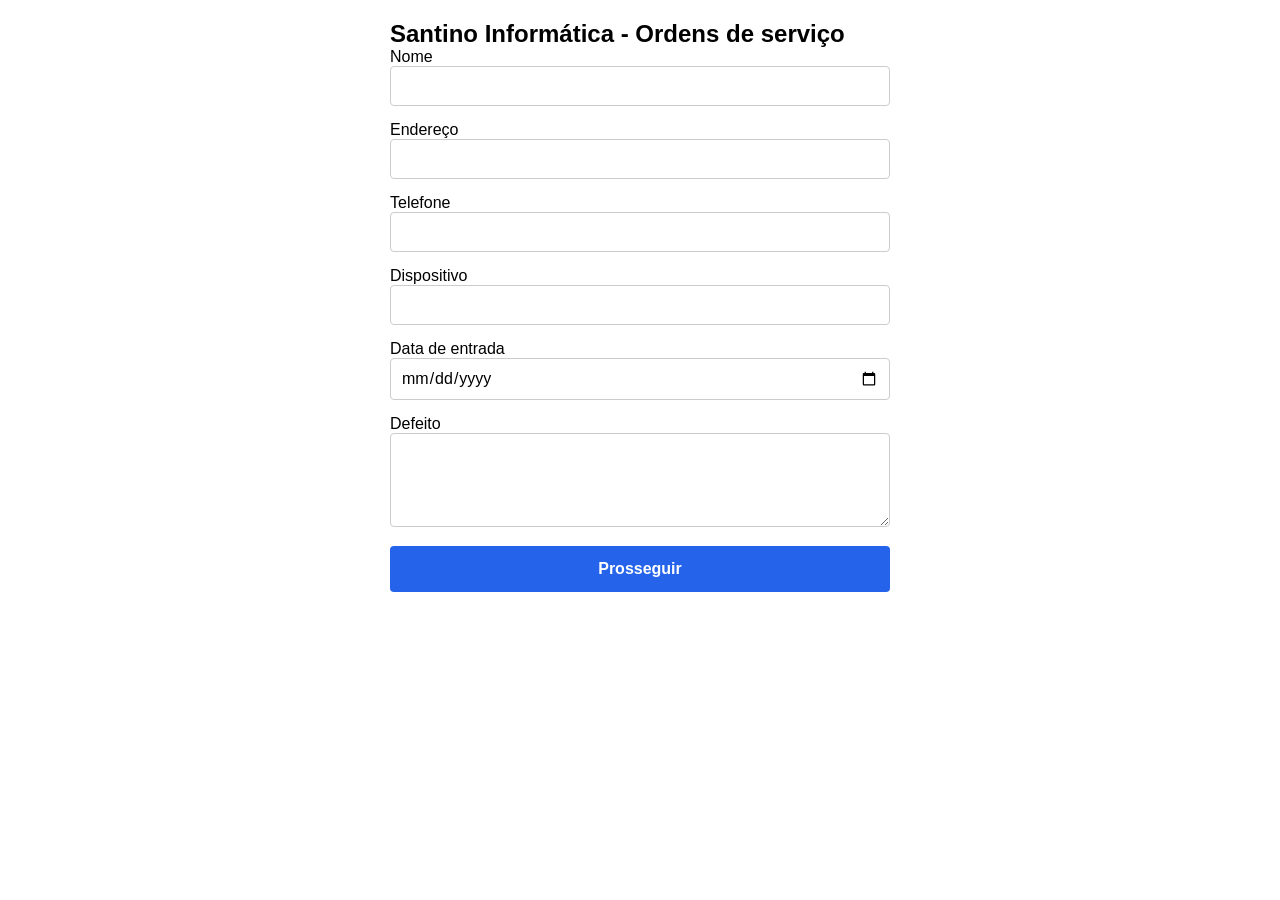
==== index.html @ 20878087 "1ª versão" ====
<!DOCTYPE html>
<html lang="pt-BR">
<head>
    <meta charset="UTF-8">
    <meta name="viewport" content="width=device-width, initial-scale=1.0">
    <title>OS SANTINO INFORMÁTICA</title>
    <link rel="stylesheet" href="style.css">
   </head>
<body>
    <form action="" id="formulario">
    <h2>Santino Informática - Ordens de serviço</h2>
    <label for="nome">Nome</label>
    <input type="text" id="nome">
    <label for="endereco">Endereço</label>
    <input type="text" id="endereco">
    <label for="telefone">Telefone</label>
    <input type="tel" id="telefone">
    <label for="dispositivo">Dispositivo</label>
    <input type="text" id="dispositivo">
    <label for="data_de_entrada">Data de entrada</label>
    <input type="date" id="data_de_entrada">
    <label for="defeito">Defeito</label>
    <textarea id="defeito" rows="4"></textarea>
    <input type="submit" value="Prosseguir">
    </form>
    

    

    <script src="script.js"></script>
</body>
</html>
---- style.css ----
* {
    margin: 0;
    padding: 0;
    box-sizing: border-box;
}
body {
    font-family: Arial, sans-serif;
    padding: 20px;
}
label {
    display: block;
}
input, textarea {
    width: 100%;
    padding: 10px;
    margin-bottom: 15px;
    border: 1px solid #ccc;
    border-radius: 4px;
    font-family: inherit;
    font-size: 16px;
}
input[type="submit"] {
    background-color: #2563eb;
    color: #fff;
    border: none;
    padding: 14px;
    font-size: 16px;
    font-weight: bold;
    cursor: pointer;
}
input[type="submit"] {
    background-color: #2563eb;
    color: #fff;
    border: none;
    padding: 14px;
    font-size: 16px;
    font-weight: bold;
    cursor: pointer;
}
@media (min-width: 768px) {
    form {
        max-width: 500px;
        margin: 0 auto;
    }
}
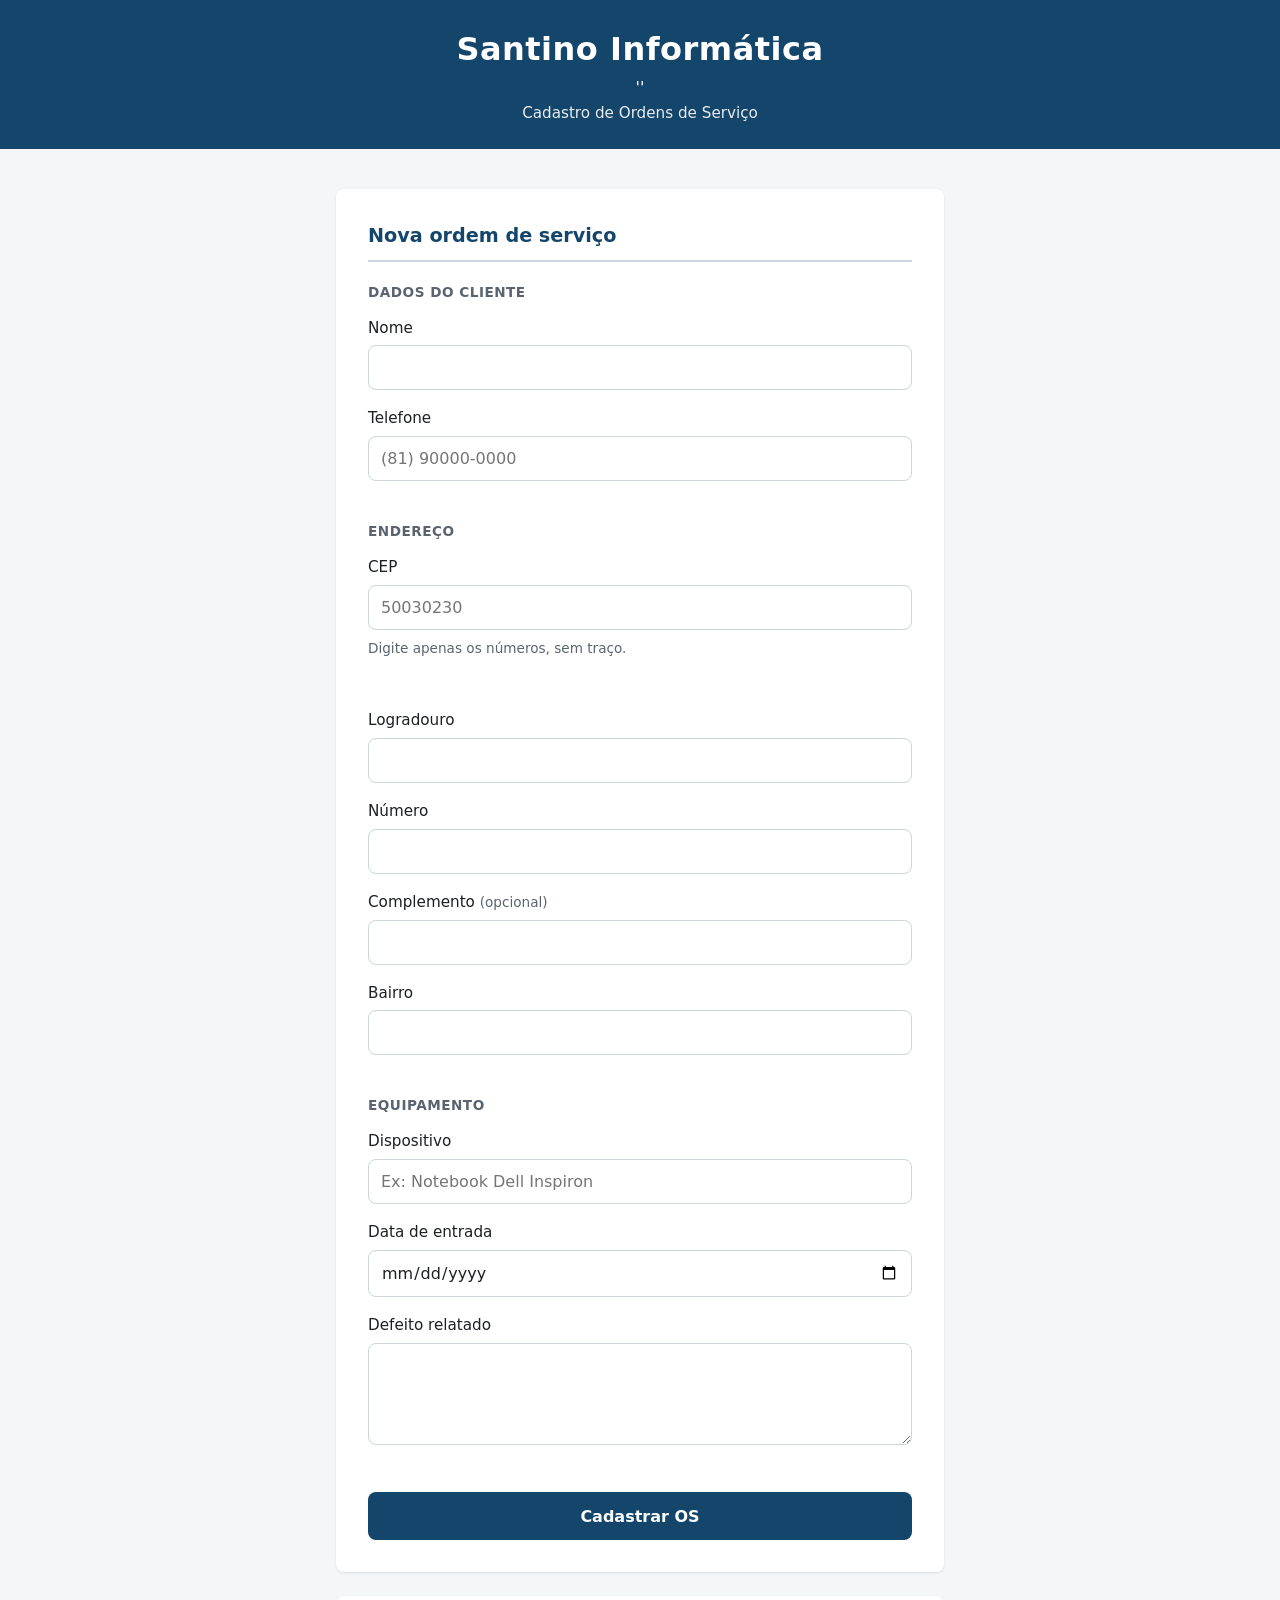
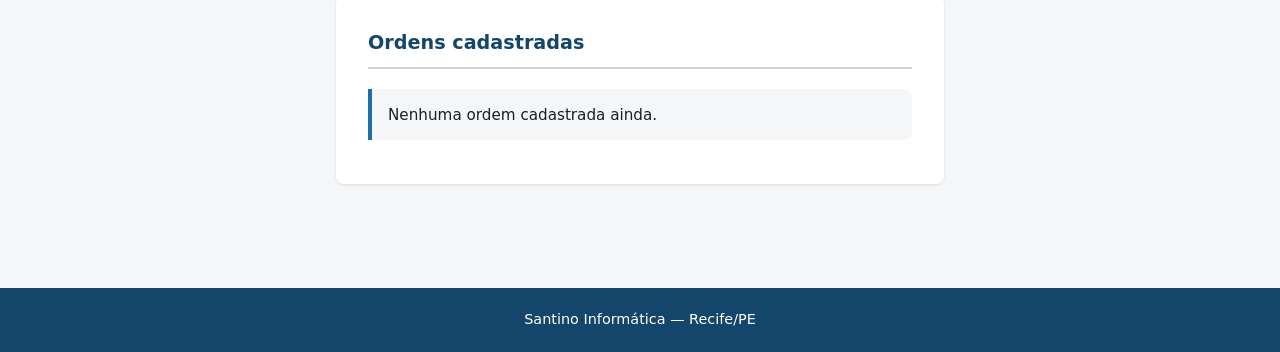
==== commit b2ee5207: "Add files via upload Consumo da API ViaCEP, QR Code e via do cliente" ====
--- a/index.html
+++ b/index.html
@@ -3,29 +3,86 @@
 <head>
     <meta charset="UTF-8">
     <meta name="viewport" content="width=device-width, initial-scale=1.0">
-    <title>OS SANTINO INFORMÁTICA</title>
+    <meta name="description" content="Cadastro de ordens de serviço da Santino Informática, assistência técnica em Recife.">
+    <title>OS | Santino Informática</title>
+    <link rel="icon" href="data:image/svg+xml,<svg xmlns='http://www.w3.org/2000/svg' viewBox='0 0 100 100'><text y='.9em' font-size='90'>🖥️</text></svg>">
     <link rel="stylesheet" href="style.css">
-   </head>
+</head>
 <body>
-    <form action="" id="formulario">
-    <h2>Santino Informática - Ordens de serviço</h2>
-    <label for="nome">Nome</label>
-    <input type="text" id="nome">
-    <label for="endereco">Endereço</label>
-    <input type="text" id="endereco">
-    <label for="telefone">Telefone</label>
-    <input type="tel" id="telefone">
-    <label for="dispositivo">Dispositivo</label>
-    <input type="text" id="dispositivo">
-    <label for="data_de_entrada">Data de entrada</label>
-    <input type="date" id="data_de_entrada">
-    <label for="defeito">Defeito</label>
-    <textarea id="defeito" rows="4"></textarea>
-    <input type="submit" value="Prosseguir">
-    </form>
-    
+    <header>
+        <h1>Santino Informática</h1>''
+        <p>Cadastro de Ordens de Serviço</p>
+    </header>
 
-    
+    <main>
+        <form id="formulario">
+            <h2>Nova ordem de serviço</h2>
+
+            <fieldset>
+                <legend>Dados do cliente</legend>
+
+                <label for="nome">Nome</label>
+                <input type="text" id="nome" name="nome" required>
+
+                <label for="telefone">Telefone</label>
+                <input type="tel" id="telefone" name="telefone" placeholder="(81) 90000-0000" required>
+            </fieldset>
+
+            <fieldset>
+                <legend>Endereço</legend>
+
+                <label for="cep">CEP</label>
+                <input type="text" id="cep" name="cep" maxlength="8" inputmode="numeric"
+                       placeholder="50030230" required>
+                <small>Digite apenas os números, sem traço.</small>
+                <p id="cep-status" role="status" aria-live="polite"></p>
+
+                <label for="logradouro">Logradouro</label>
+                <input type="text" id="logradouro" name="logradouro" required>
+
+                <label for="numero">Número</label>
+                <input type="text" id="numero" name="numero" required>
+
+                <label for="complemento">Complemento <span>(opcional)</span></label>
+                <input type="text" id="complemento" name="complemento">
+
+                <label for="bairro">Bairro</label>
+                <input type="text" id="bairro" name="bairro" required>
+            </fieldset>
+
+            <fieldset>
+                <legend>Equipamento</legend>
+
+                <label for="dispositivo">Dispositivo</label>
+                <input type="text" id="dispositivo" name="dispositivo"
+                       placeholder="Ex: Notebook Dell Inspiron" required>
+
+                <label for="data_de_entrada">Data de entrada</label>
+                <input type="date" id="data_de_entrada" name="data_de_entrada" required>
+
+                <label for="defeito">Defeito relatado</label>
+                <textarea id="defeito" name="defeito" rows="4" required></textarea>
+            </fieldset>
+
+            <button type="submit">Cadastrar OS</button>
+        </form>
+
+        <section id="comprovante" hidden>
+            <h2>OS cadastrada</h2>
+            <p id="comprovante-info"></p>
+            <img id="qrcode" src="" alt="QR Code com os dados da ordem de serviço" width="200" height="200">
+            <p>Escaneie para guardar a sua via.</p>
+        </section>
+
+        <section id="lista">
+            <h2>Ordens cadastradas</h2>
+            <ul id="lista-os"></ul>
+        </section>
+    </main>
+
+    <footer>
+        <p>Santino Informática — Recife/PE</p>
+    </footer>
 
     <script src="script.js"></script>
 </body>
--- a/style.css
+++ b/style.css
@@ -1,45 +1,248 @@
+/* ===== Base ===== */
+:root {
+  --azul: #14456b;
+  --azul-claro: #1d6fa5;
+  --fundo: #f4f6f8;
+  --branco: #ffffff;
+  --texto: #1c1f23;
+  --cinza: #5a6470;
+  --borda: #ccd4dc;
+  --erro: #b32020;
+  --ok: #1d7a3e;
+  --raio: 8px;
+}
+
 * {
-    margin: 0;
-    padding: 0;
-    box-sizing: border-box;
-}
+  box-sizing: border-box;
+  margin: 0;
+  padding: 0;
+}
+
 body {
-    font-family: Arial, sans-serif;
-    padding: 20px;
-}
+  font-family: system-ui, -apple-system, "Segoe UI", Roboto, sans-serif;
+  background-color: var(--fundo);
+  color: var(--texto);
+  line-height: 1.6;
+}
+
+/* ===== Cabeçalho e rodapé ===== */
+header {
+  background-color: var(--azul);
+  color: var(--branco);
+  padding: 1.5rem 1rem;
+  text-align: center;
+}
+
+header h1 {
+  font-size: 1.5rem;
+  letter-spacing: 0.5px;
+}
+
+header p {
+  font-size: 0.95rem;
+  opacity: 0.9;
+}
+
+footer {
+  background-color: var(--azul);
+  color: var(--branco);
+  text-align: center;
+  padding: 1.25rem 1rem;
+  margin-top: 2.5rem;
+  font-size: 0.9rem;
+}
+
+/* ===== Layout ===== */
+main {
+  max-width: 640px;
+  margin: 0 auto;
+  padding: 1.5rem 1rem;
+}
+
+section,
+form {
+  background-color: var(--branco);
+  border-radius: var(--raio);
+  padding: 1.5rem 1.25rem;
+  margin-bottom: 1.5rem;
+  box-shadow: 0 1px 3px rgba(0, 0, 0, 0.1);
+}
+
+h2 {
+  font-size: 1.2rem;
+  color: var(--azul);
+  margin-bottom: 1.25rem;
+  padding-bottom: 0.5rem;
+  border-bottom: 2px solid var(--borda);
+}
+
+/* ===== Formulário ===== */
+fieldset {
+  border: none;
+  margin-bottom: 1.5rem;
+}
+
+legend {
+  font-weight: 600;
+  font-size: 0.85rem;
+  text-transform: uppercase;
+  letter-spacing: 0.5px;
+  color: var(--cinza);
+  margin-bottom: 0.75rem;
+}
+
 label {
-    display: block;
-}
-input, textarea {
-    width: 100%;
-    padding: 10px;
-    margin-bottom: 15px;
-    border: 1px solid #ccc;
-    border-radius: 4px;
-    font-family: inherit;
-    font-size: 16px;
-}
-input[type="submit"] {
-    background-color: #2563eb;
-    color: #fff;
-    border: none;
-    padding: 14px;
-    font-size: 16px;
-    font-weight: bold;
-    cursor: pointer;
-}
-input[type="submit"] {
-    background-color: #2563eb;
-    color: #fff;
-    border: none;
-    padding: 14px;
-    font-size: 16px;
-    font-weight: bold;
-    cursor: pointer;
-}
-@media (min-width: 768px) {
-    form {
-        max-width: 500px;
-        margin: 0 auto;
-    }
+  display: block;
+  font-weight: 500;
+  font-size: 0.95rem;
+  margin-bottom: 0.35rem;
+}
+
+label span {
+  font-weight: 400;
+  color: var(--cinza);
+  font-size: 0.85rem;
+}
+
+input,
+textarea {
+  width: 100%;
+  font-family: inherit;
+  font-size: 1rem;
+  padding: 0.75rem;
+  margin-bottom: 1rem;
+  border: 1px solid var(--borda);
+  border-radius: var(--raio);
+  background-color: var(--branco);
+  color: var(--texto);
+}
+
+input:focus,
+textarea:focus,
+button:focus {
+  outline: 3px solid var(--azul-claro);
+  outline-offset: 2px;
+}
+
+textarea {
+  resize: vertical;
+  min-height: 100px;
+}
+
+small {
+  display: block;
+  color: var(--cinza);
+  font-size: 0.85rem;
+  margin: -0.5rem 0 0.75rem;
+}
+
+/* ===== Mensagem do CEP ===== */
+#cep-status {
+  font-size: 0.9rem;
+  font-weight: 500;
+  min-height: 1.5rem;
+  margin-bottom: 0.75rem;
+}
+
+#cep-status.buscando { color: var(--cinza); }
+#cep-status.sucesso  { color: var(--ok); }
+#cep-status.falha    { color: var(--erro); }
+
+/* ===== Botões ===== */
+button {
+  width: 100%;
+  font-family: inherit;
+  font-size: 1rem;
+  font-weight: 600;
+  padding: 0.9rem;
+  border: none;
+  border-radius: var(--raio);
+  background-color: var(--azul);
+  color: var(--branco);
+  cursor: pointer;
+}
+
+button:hover {
+  background-color: var(--azul-claro);
+}
+
+/* ===== Comprovante e QR ===== */
+#comprovante {
+  text-align: center;
+}
+
+#comprovante h2 {
+  text-align: left;
+}
+
+#qrcode {
+  display: block;
+  margin: 1rem auto 0.75rem;
+  border: 1px solid var(--borda);
+  border-radius: var(--raio);
+  padding: 0.5rem;
+  background-color: var(--branco);
+}
+
+/* ===== Lista de OS ===== */
+#lista-os {
+  list-style: none;
+}
+
+#lista-os li {
+  border-left: 4px solid var(--azul-claro);
+  background-color: var(--fundo);
+  border-radius: 0 var(--raio) var(--raio) 0;
+  padding: 0.85rem 1rem;
+  margin-bottom: 0.75rem;
+  font-size: 0.95rem;
+}
+
+#lista-os strong {
+  color: var(--azul);
+}
+
+#lista-os em {
+  color: var(--cinza);
+}
+
+/* ===== Via do cliente ===== */
+#via dl {
+  margin-bottom: 1.5rem;
+}
+
+#via dt {
+  font-size: 0.8rem;
+  text-transform: uppercase;
+  letter-spacing: 0.5px;
+  color: var(--cinza);
+  margin-top: 1rem;
+}
+
+#via dd {
+  font-size: 1.1rem;
+  font-weight: 500;
+}
+
+#aviso {
+  background-color: var(--fundo);
+  border-left: 4px solid var(--azul-claro);
+  padding: 0.85rem 1rem;
+  font-size: 0.95rem;
+  margin-bottom: 1.5rem;
+}
+
+/* ===== Telas maiores ===== */
+@media (min-width: 720px) {
+  header h1 { font-size: 2rem; }
+  main { padding: 2.5rem 1rem; }
+  section, form { padding: 2rem; }
+}
+
+/* ===== Impressão da via ===== */
+@media print {
+  body { background: var(--branco); }
+  header { background: var(--branco); color: var(--texto); border-bottom: 2px solid var(--texto); }
+  section, form { box-shadow: none; }
+  #acoes { display: none; }
 }
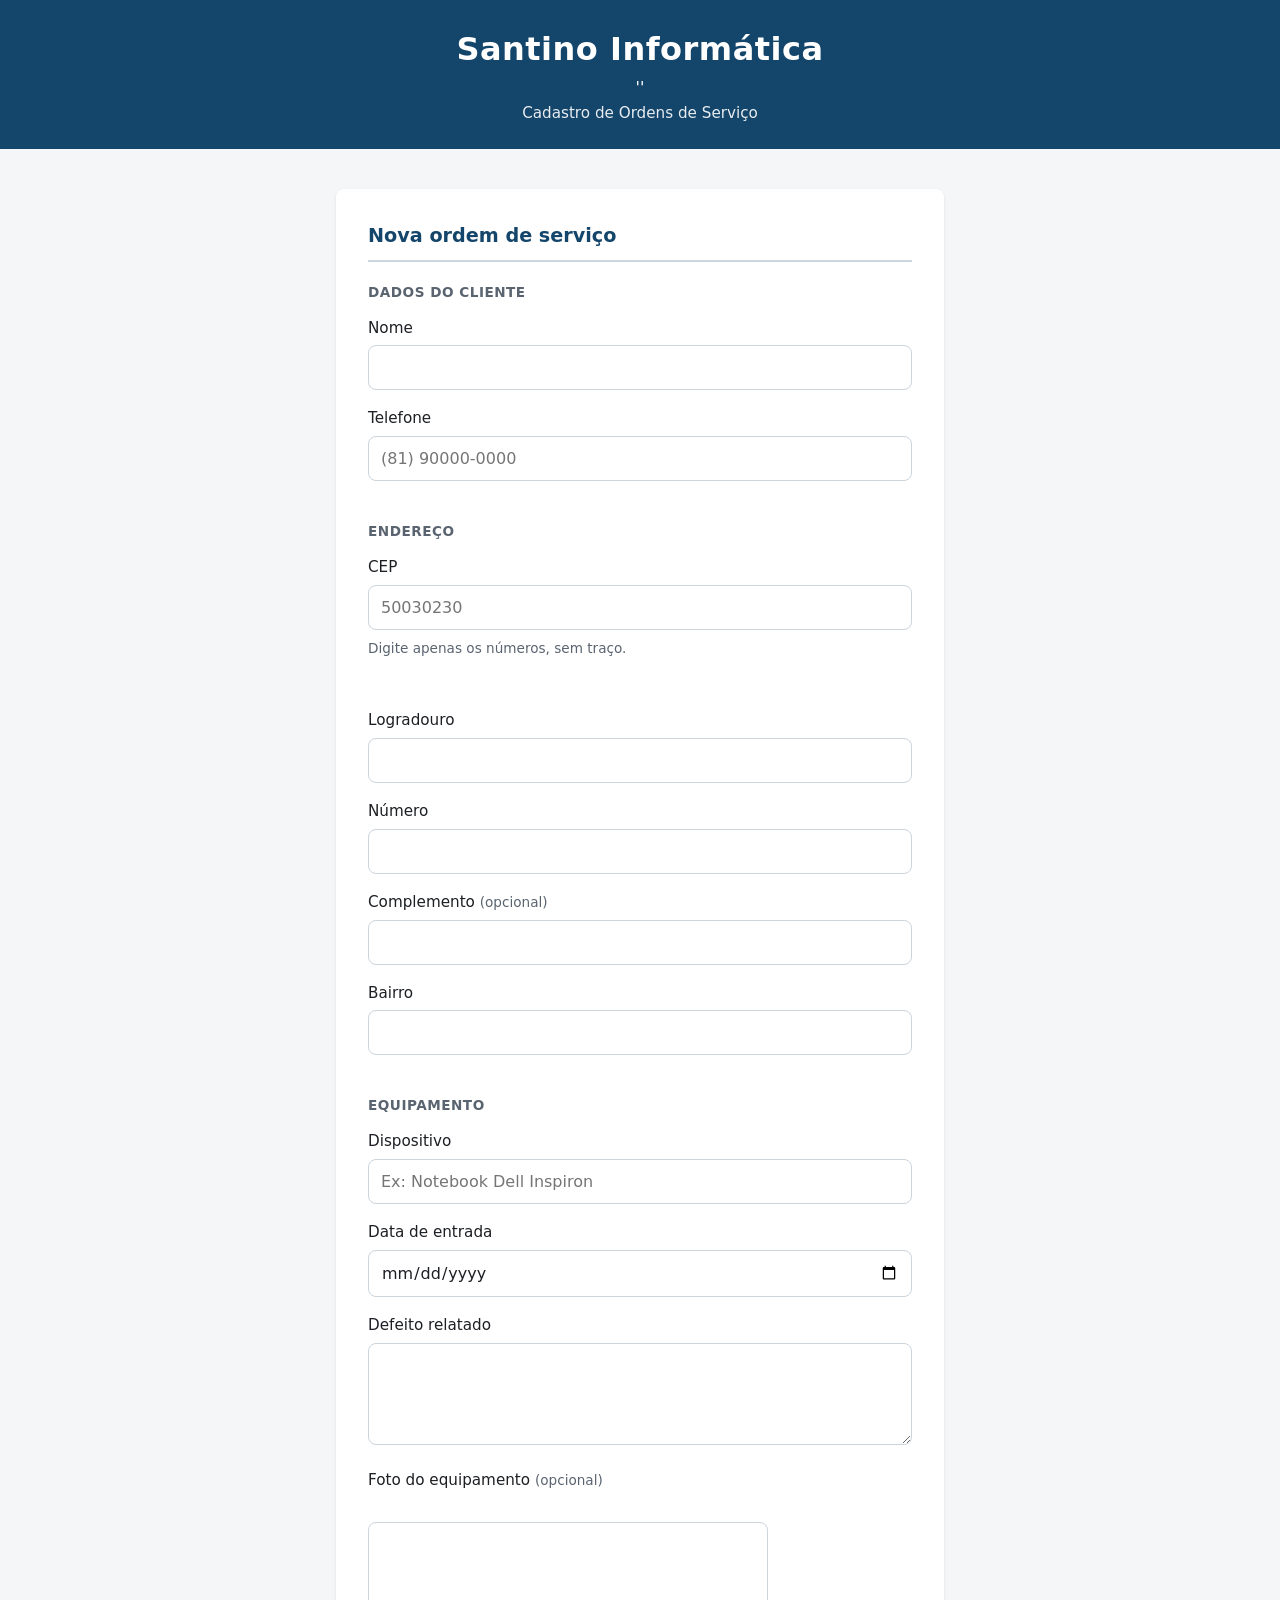
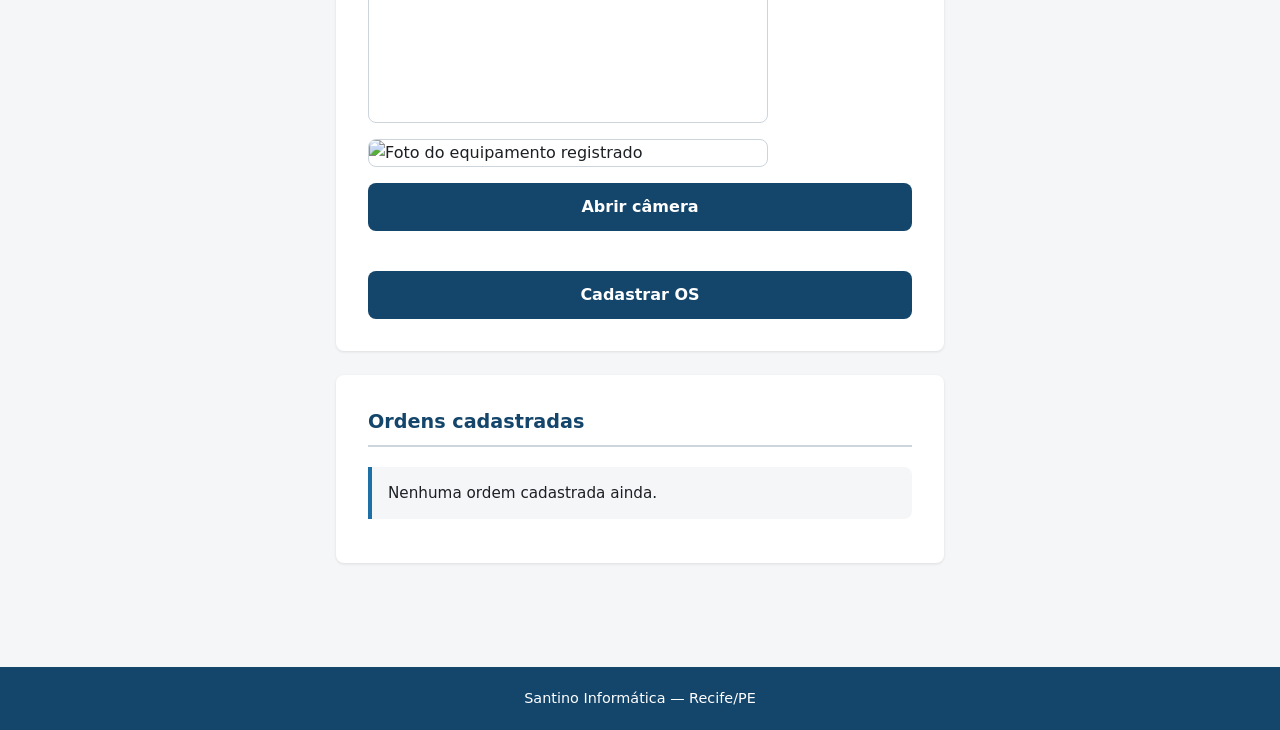
==== commit f18993bd: "Add captura de foto do equipamento pela câmera" ====
--- a/index.html
+++ b/index.html
@@ -1,13 +1,20 @@
 <!DOCTYPE html>
 <html lang="pt-BR">
+
 <head>
     <meta charset="UTF-8">
     <meta name="viewport" content="width=device-width, initial-scale=1.0">
-    <meta name="description" content="Cadastro de ordens de serviço da Santino Informática, assistência técnica em Recife.">
+    <meta name="description"
+        content="Cadastro de ordens de serviço da Santino Informática, assistência técnica em Recife.">
     <title>OS | Santino Informática</title>
-    <link rel="icon" href="data:image/svg+xml,<svg xmlns='http://www.w3.org/2000/svg' viewBox='0 0 100 100'><text y='.9em' font-size='90'>🖥️</text></svg>">
+    <link rel="icon"
+        href="data:image/svg+xml,<svg xmlns='http://www.w3.org/2000/svg' viewBox='0 0 100 100'><text y='.9em' font-size='90'>🖥️</text></svg>">
     <link rel="stylesheet" href="style.css">
+    <link rel="manifest" href="manifest.json">
+    <meta name="theme-color" content="#14456b">
+    <link rel="apple-touch-icon" href="icons/icon-192.png">
 </head>
+
 <body>
     <header>
         <h1>Santino Informática</h1>''
@@ -32,8 +39,8 @@
                 <legend>Endereço</legend>
 
                 <label for="cep">CEP</label>
-                <input type="text" id="cep" name="cep" maxlength="8" inputmode="numeric"
-                       placeholder="50030230" required>
+                <input type="text" id="cep" name="cep" maxlength="8" inputmode="numeric" placeholder="50030230"
+                    required>
                 <small>Digite apenas os números, sem traço.</small>
                 <p id="cep-status" role="status" aria-live="polite"></p>
 
@@ -54,14 +61,26 @@
                 <legend>Equipamento</legend>
 
                 <label for="dispositivo">Dispositivo</label>
-                <input type="text" id="dispositivo" name="dispositivo"
-                       placeholder="Ex: Notebook Dell Inspiron" required>
+                <input type="text" id="dispositivo" name="dispositivo" placeholder="Ex: Notebook Dell Inspiron"
+                    required>
 
                 <label for="data_de_entrada">Data de entrada</label>
                 <input type="date" id="data_de_entrada" name="data_de_entrada" required>
 
                 <label for="defeito">Defeito relatado</label>
                 <textarea id="defeito" name="defeito" rows="4" required></textarea>
+                <label for="btn-camera">Foto do equipamento <span>(opcional)</span></label>
+                <p id="foto-status" role="status" aria-live="polite"></p>
+
+                <div id="area-camera">
+                    <video id="camera" playsinline autoplay muted hidden></video>
+                    <canvas id="canvas" hidden></canvas>
+                    <img id="preview" src="" alt="Foto do equipamento registrado" hidden>
+                </div>
+
+                <button type="button" id="btn-camera">Abrir câmera</button>
+                <button type="button" id="btn-capturar" hidden>Tirar foto</button>
+                <button type="button" id="btn-refazer" hidden>Refazer foto</button>
             </fieldset>
 
             <button type="submit">Cadastrar OS</button>
@@ -86,4 +105,5 @@
 
     <script src="script.js"></script>
 </body>
+
 </html>
--- a/style.css
+++ b/style.css
@@ -245,4 +245,37 @@
   header { background: var(--branco); color: var(--texto); border-bottom: 2px solid var(--texto); }
   section, form { box-shadow: none; }
   #acoes { display: none; }
+}
+#area-camera video,
+#area-camera img {
+  display: block;
+  width: 100%;
+  max-width: 400px;
+  border-radius: var(--raio);
+  border: 1px solid var(--borda);
+  margin-bottom: 1rem;
+}
+
+#btn-camera,
+#btn-capturar,
+#btn-refazer {
+  margin-bottom: 1rem;
+}
+
+#btn-refazer {
+  background-color: var(--cinza);
+}
+
+#foto-status {
+  font-size: 0.9rem;
+  font-weight: 500;
+  min-height: 1.5rem;
+}
+
+.foto-os {
+  display: block;
+  width: 100%;
+  max-width: 200px;
+  border-radius: var(--raio);
+  margin-top: 0.75rem;
 }
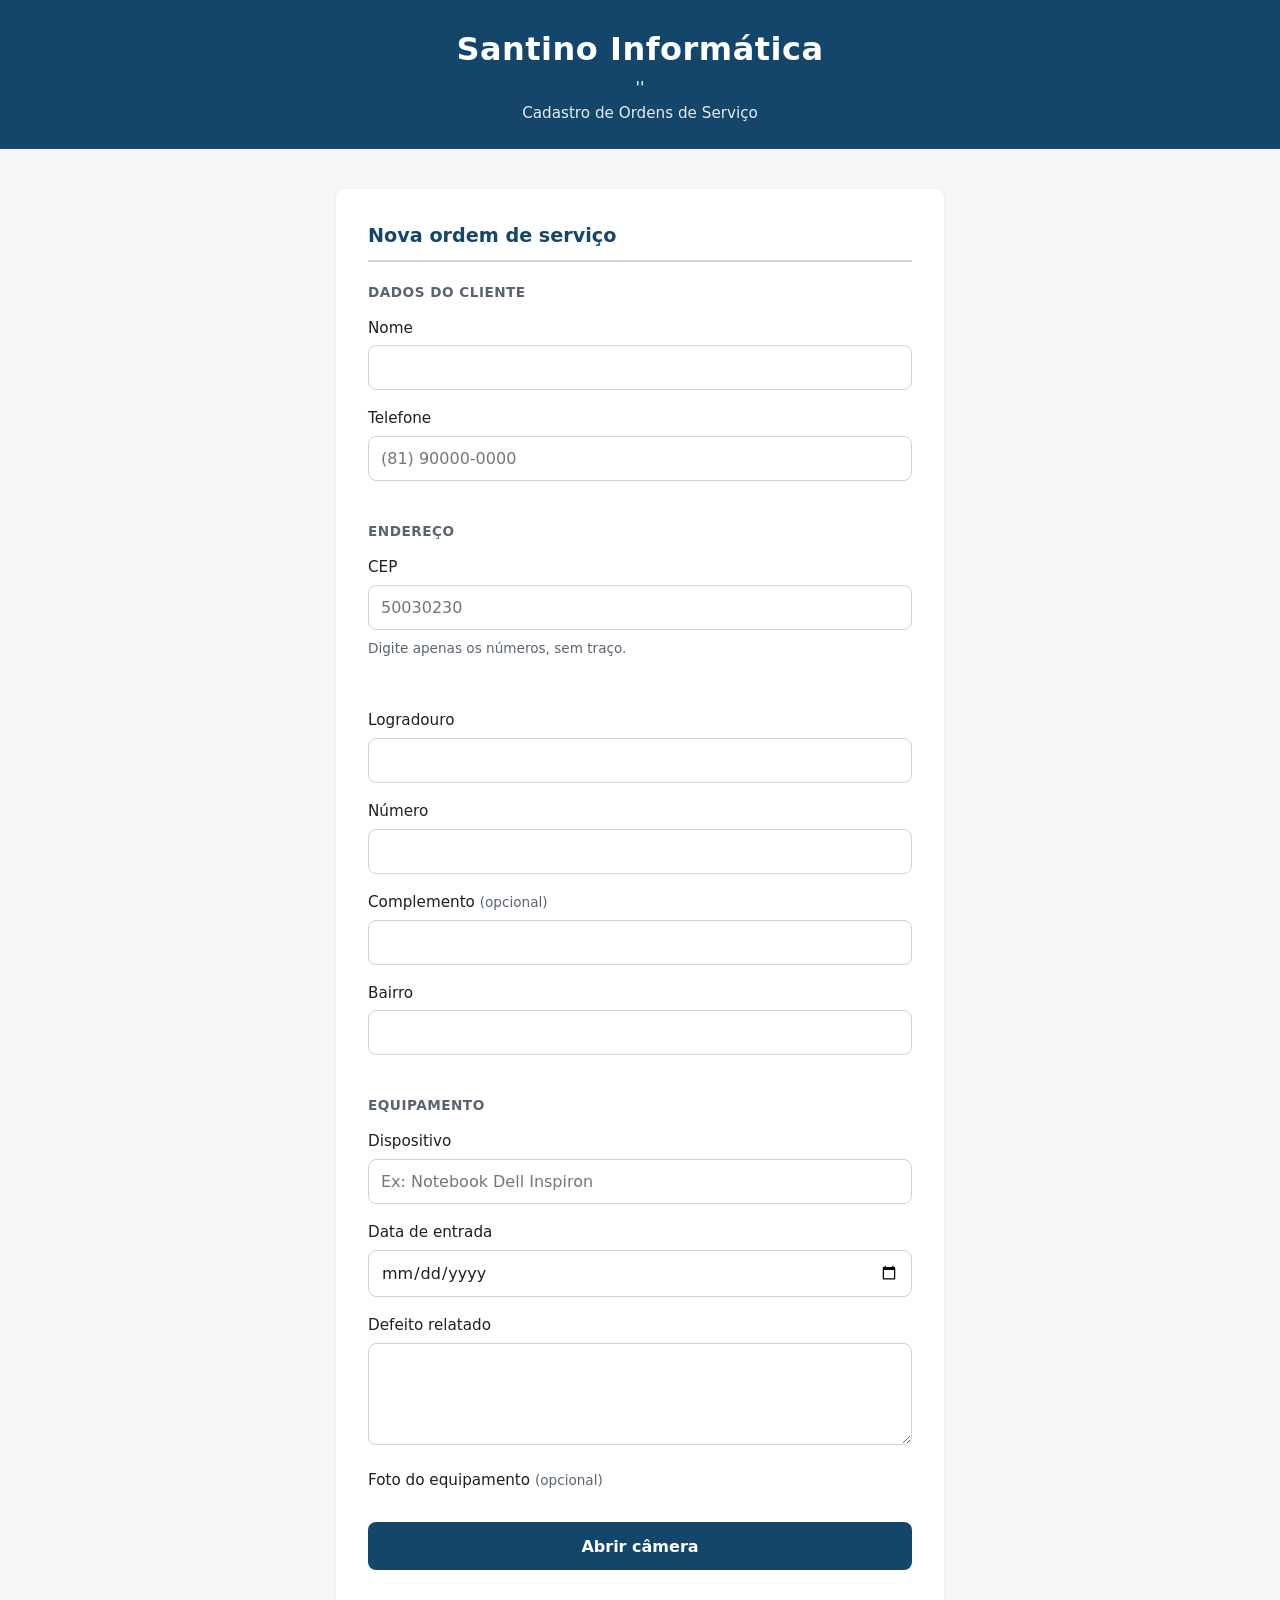
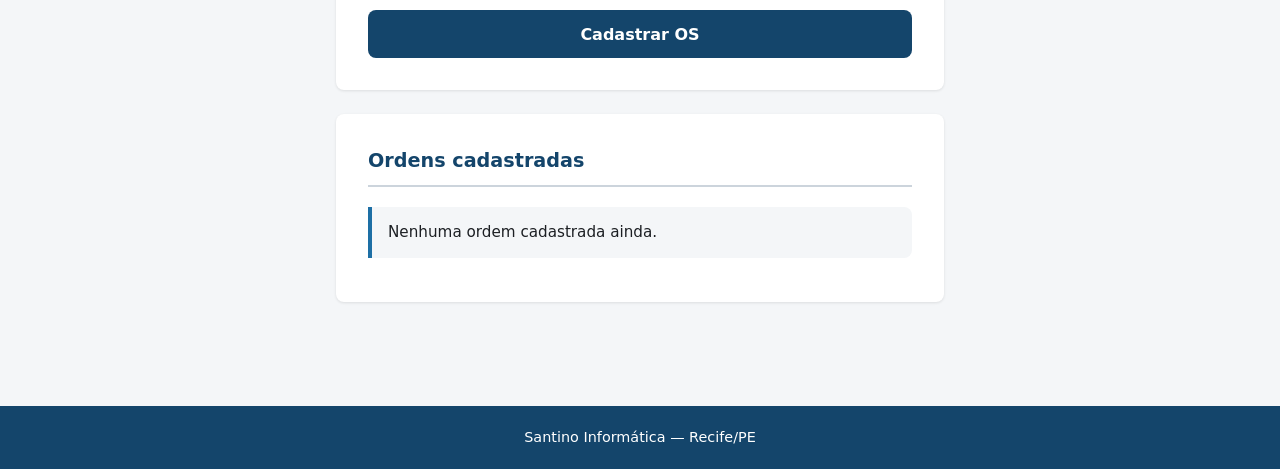
==== commit 9fc213f6: "Add files via upload" ====
--- a/index.html
+++ b/index.html
@@ -7,8 +7,6 @@
     <meta name="description"
         content="Cadastro de ordens de serviço da Santino Informática, assistência técnica em Recife.">
     <title>OS | Santino Informática</title>
-    <link rel="icon"
-        href="data:image/svg+xml,<svg xmlns='http://www.w3.org/2000/svg' viewBox='0 0 100 100'><text y='.9em' font-size='90'>🖥️</text></svg>">
     <link rel="stylesheet" href="style.css">
     <link rel="manifest" href="manifest.json">
     <meta name="theme-color" content="#14456b">
--- a/style.css
+++ b/style.css
@@ -255,6 +255,10 @@
   border: 1px solid var(--borda);
   margin-bottom: 1rem;
 }
+#area-camera video[hidden],
+#area-camera img[hidden] {
+  display: none;
+}
 
 #btn-camera,
 #btn-capturar,
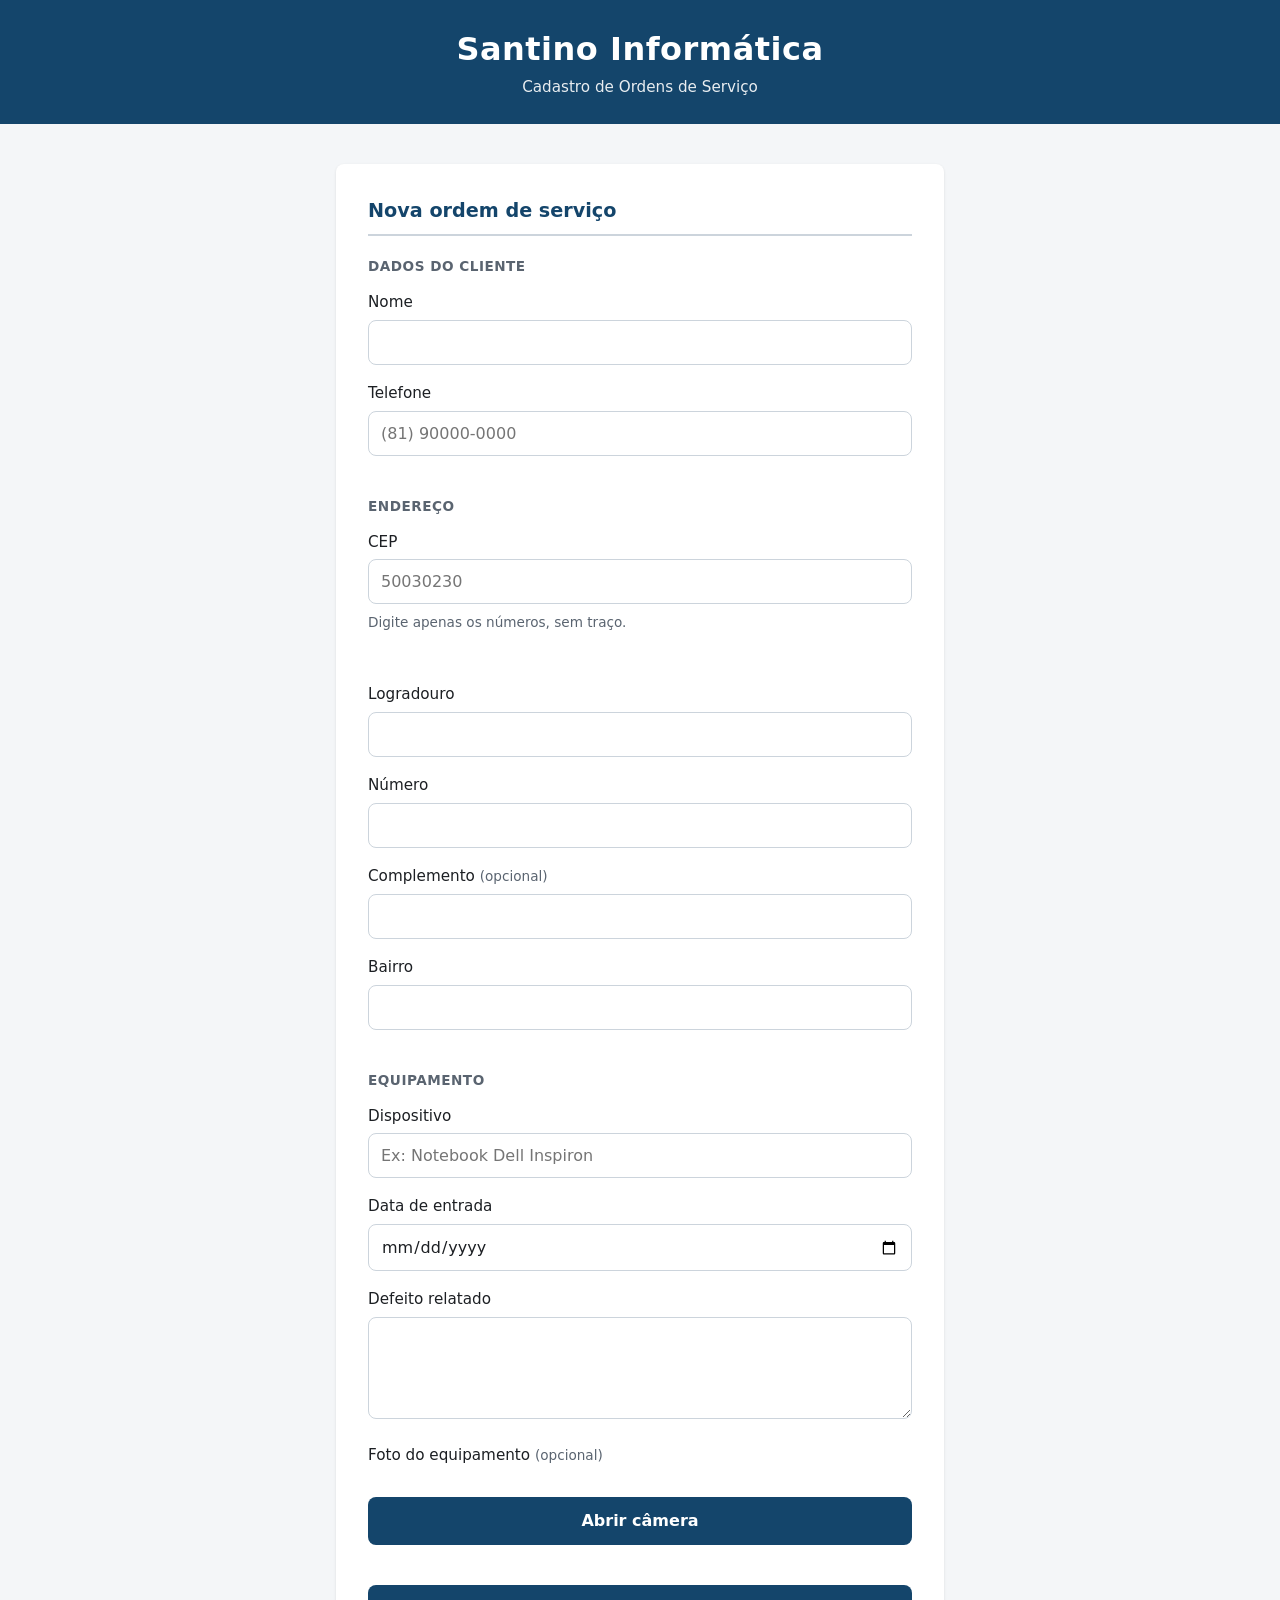
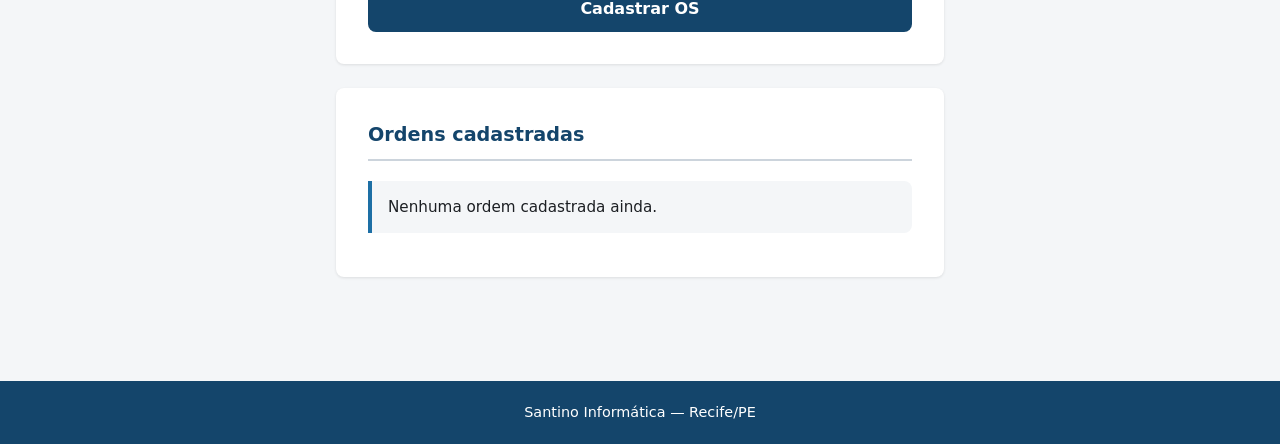
==== commit c47c512d: "Add files via upload" ====
--- a/index.html
+++ b/index.html
@@ -15,7 +15,7 @@
 
 <body>
     <header>
-        <h1>Santino Informática</h1>''
+        <h1>Santino Informática</h1>
         <p>Cadastro de Ordens de Serviço</p>
     </header>
 
